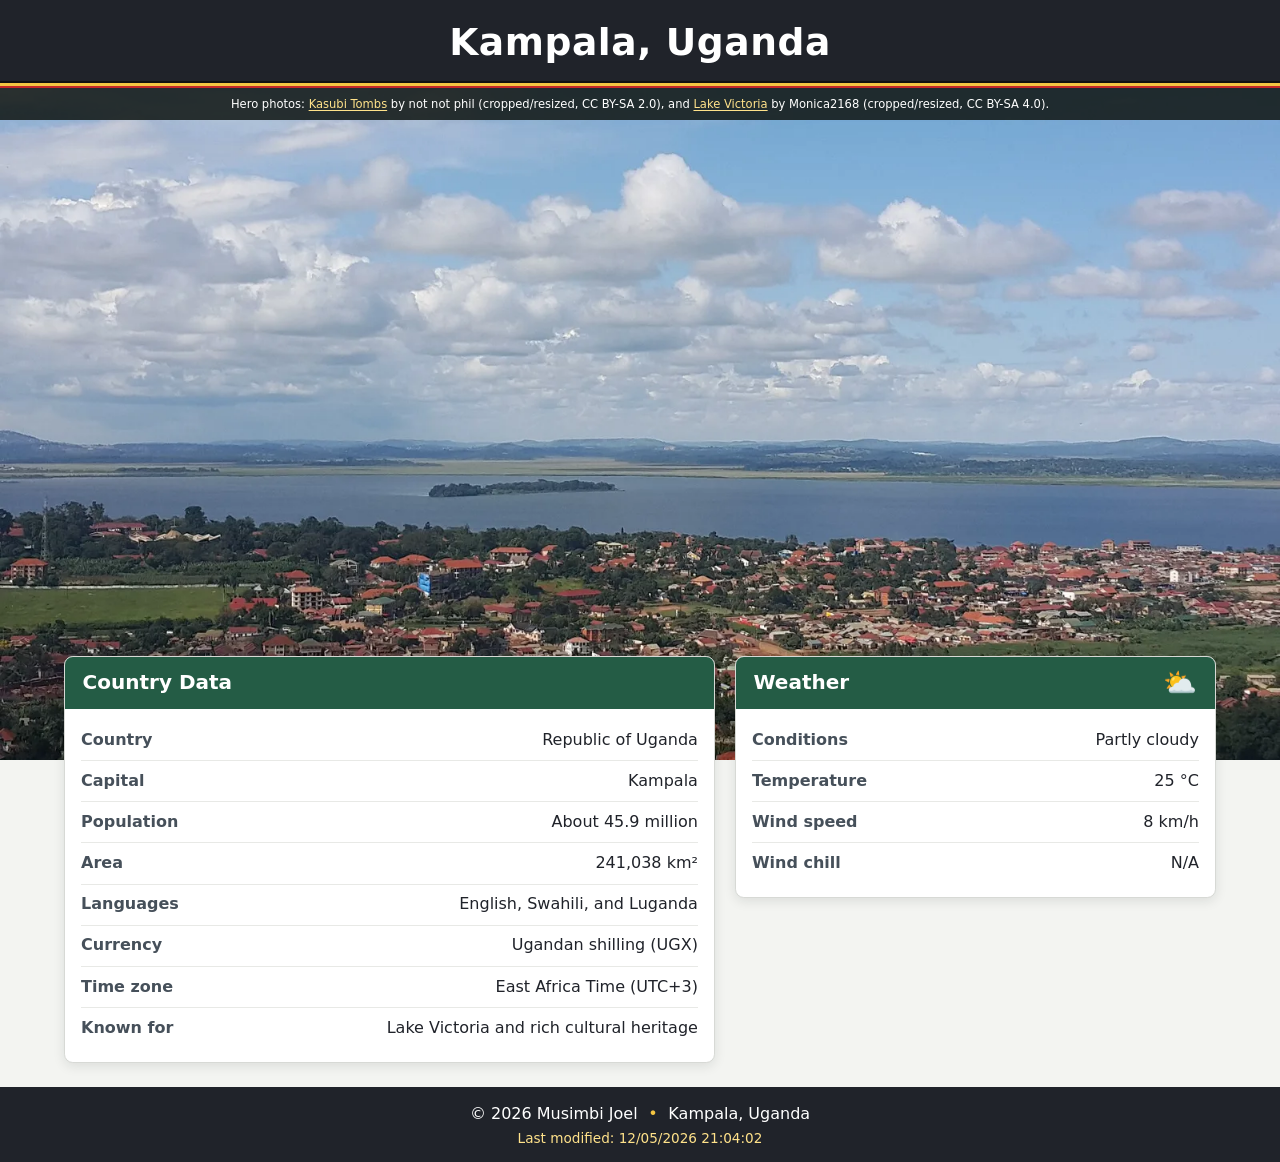
==== place.html @ dde64823 "Week3" ====
<!doctype html>
<html lang="en">
  <head>
    <meta charset="utf-8">
    <meta name="viewport" content="width=device-width, initial-scale=1">
    <meta name="description" content="Discover Kampala, Uganda: its culture, landmarks, and local weather.">
    <meta name="author" content="Musimbi Joel">
    <title>Kampala, Uganda | Musimbi Joel</title>
    <link rel="stylesheet" href="styles/place.css">
    <script src="scripts/place.js" defer></script>
  </head>
  <body>
    <header class="site-header">
      <h1>Kampala, Uganda</h1>
    </header>

    <main>
      <figure class="hero-photo">
        <picture>
          <source media="(max-width: 42rem)" srcset="images/kampala-mobile.webp" type="image/webp">
          <img src="images/kampala-wide.webp" alt="Scenery and cultural landmarks around Kampala, Uganda" width="1600" height="900" fetchpriority="high">
        </picture>
        <figcaption class="photo-credit">
          Hero photos:
          <a href="https://commons.wikimedia.org/wiki/File:Kampala_Kasubi_Tombs.jpg">Kasubi Tombs</a>
          by not not phil (cropped/resized, CC BY-SA 2.0), and
          <a href="https://commons.wikimedia.org/wiki/File:Lake_Victoria-_Kampala-Uganda_1.jpg">Lake Victoria</a>
          by Monica2168 (cropped/resized, CC BY-SA 4.0).
        </figcaption>
      </figure>

      <div class="info-grid">
        <section class="info-panel country-panel" aria-labelledby="country-heading">
          <h2 id="country-heading">Country Data</h2>
          <dl class="facts-list">
            <div><dt>Country</dt><dd>Republic of Uganda</dd></div>
            <div><dt>Capital</dt><dd>Kampala</dd></div>
            <div><dt>Population</dt><dd>About 45.9 million</dd></div>
            <div><dt>Area</dt><dd>241,038 km²</dd></div>
            <div><dt>Languages</dt><dd>English, Swahili, and Luganda</dd></div>
            <div><dt>Currency</dt><dd>Ugandan shilling (UGX)</dd></div>
            <div><dt>Time zone</dt><dd>East Africa Time (UTC+3)</dd></div>
            <div><dt>Known for</dt><dd>Lake Victoria and rich cultural heritage</dd></div>
          </dl>
        </section>

        <section class="info-panel weather-panel" aria-labelledby="weather-heading">
          <h2 id="weather-heading" class="weather-heading">Weather <img class="weather-icon" src="images/weather-partly-cloudy.svg" alt="" width="44" height="44"></h2>
          <dl class="facts-list">
            <div><dt>Conditions</dt><dd>Partly cloudy</dd></div>
            <div><dt>Temperature</dt><dd><span id="temperature">25</span> °C</dd></div>
            <div><dt>Wind speed</dt><dd><span id="windSpeed">8</span> km/h</dd></div>
            <div><dt>Wind chill</dt><dd id="windChill">N/A</dd></div>
          </dl>
        </section>
      </div>
    </main>

    <footer class="site-footer">
      <p>© <span id="currentyear"></span> Musimbi Joel <span class="footer-divider">•</span> Kampala, Uganda</p>
      <p id="lastModified"></p>
    </footer>
  </body>
</html>
---- styles/place.css ----
:root {
  color-scheme: light;
  --ink: #20232a;
  --muted: #46505a;
  --surface: #fff;
  --page: #f3f4f1;
  --gold: #f4c542;
  --red: #c62828;
  --green: #245c45;
  --line: #d7d9d5;
  font-family: system-ui, -apple-system, "Segoe UI", sans-serif;
}

* {
  box-sizing: border-box;
}

body {
  display: flex;
  min-height: 100vh;
  flex-direction: column;
  margin: 0;
  color: var(--ink);
  background: var(--page);
  font-size: 1rem;
  line-height: 1.55;
}

.site-header {
  position: relative;
  z-index: 1;
  padding: 0.9rem 1rem 1.05rem;
  color: #fff;
  background: #20232a;
  text-align: center;
}

.site-header::after {
  position: absolute;
  right: 0;
  bottom: 0;
  left: 0;
  height: 0.45rem;
  background: linear-gradient(
    to bottom,
    #111 0 33.3%,
    var(--gold) 33.3% 66.6%,
    var(--red) 66.6% 100%
  );
  content: "";
}

.site-header h1 {
  margin: 0;
  font-size: clamp(1.7rem, 5vw, 2.35rem);
  font-weight: 750;
  letter-spacing: 0.015em;
}

main {
  flex: 1;
}

.hero-photo {
  position: relative;
  margin: 0;
  background: #354d46;
}

.hero-photo picture,
.hero-photo img {
  display: block;
  width: 100%;
}

.hero-photo img {
  height: clamp(16rem, 55vh, 39rem);
  object-fit: cover;
  object-position: center 54%;
}

.photo-credit {
  padding: 0.45rem 0.75rem;
  color: #fff;
  background: rgb(20 27 25 / 88%);
  font-size: 0.72rem;
  line-height: 1.4;
  text-align: center;
}

.photo-credit a {
  color: #ffe28a;
  text-underline-offset: 0.15em;
}

.photo-credit a:hover,
.photo-credit a:focus-visible {
  color: #fff;
}

.photo-credit a:focus-visible {
  outline: 2px solid #fff;
  outline-offset: 2px;
}

.info-grid {
  display: grid;
  grid-template-columns: minmax(0, 1fr);
  gap: 1rem;
  width: min(100% - 2rem, 72rem);
  margin: 1rem auto 1.5rem;
}

.info-panel {
  overflow: hidden;
  border: 1px solid var(--line);
  border-radius: 0.55rem;
  background: var(--surface);
  box-shadow: 0 0.2rem 0.7rem rgb(20 30 25 / 10%);
}

.info-panel h2 {
  display: flex;
  min-height: 3.25rem;
  align-items: center;
  justify-content: center;
  gap: 0.55rem;
  margin: 0;
  padding: 0.65rem 1rem;
  color: #fff;
  background: var(--green);
  font-size: 1.25rem;
  line-height: 1.25;
}

.facts-list {
  margin: 0;
  padding: 0.7rem 1rem 0.85rem;
}

.facts-list div {
  display: grid;
  grid-template-columns: minmax(6.7rem, 0.85fr) minmax(0, 1.4fr);
  gap: 0.6rem;
  padding: 0.48rem 0;
  border-bottom: 1px solid #e8e9e6;
}

.facts-list div:last-child {
  border-bottom: 0;
}

.facts-list dt {
  color: var(--muted);
  font-weight: 650;
}

.facts-list dd {
  margin: 0;
  text-align: right;
}

.weather-icon {
  width: 2.25rem;
  height: 2.25rem;
}

.site-footer {
  padding: 0.85rem 1rem 0.7rem;
  color: #fff;
  background: #20232a;
  text-align: center;
}

.site-footer p {
  margin: 0.1rem 0;
}

.footer-divider {
  margin-inline: 0.35rem;
  color: var(--gold);
}

#lastModified {
  color: #ffe28a;
  font-size: 0.85rem;
}

@media (min-width: 42rem) {
  .site-header {
    padding-block: 0.8rem 1.05rem;
  }

  .hero-photo img {
    height: min(60vw, 42rem);
    min-height: 28rem;
    object-position: center 55%;
  }

  .photo-credit {
    position: absolute;
    right: 0;
    top: 0;
    left: 0;
    padding: 0.5rem 1rem;
  }

  .info-grid {
    grid-template-columns: minmax(0, 1.15fr) minmax(18rem, 0.85fr);
    gap: 1.25rem;
    margin-top: -6.5rem;
    position: relative;
    z-index: 1;
  }

  .info-panel {
    align-self: start;
  }

  .info-panel h2 {
    justify-content: space-between;
    padding-inline: 1.1rem;
  }

  .weather-heading::after {
    content: "⛅";
    font-size: 1.7rem;
    line-height: 1;
  }

  .weather-icon {
    display: none;
  }
}

@media (max-width: 22rem) {
  .facts-list {
    padding-inline: 0.7rem;
  }

  .facts-list div {
    grid-template-columns: minmax(5.5rem, 0.8fr) minmax(0, 1.2fr);
    gap: 0.35rem;
    font-size: 0.92rem;
  }
}

@media (prefers-reduced-motion: reduce) {
  *,
  *::before,
  *::after {
    scroll-behavior: auto !important;
    transition-duration: 0.01ms !important;
  }
}
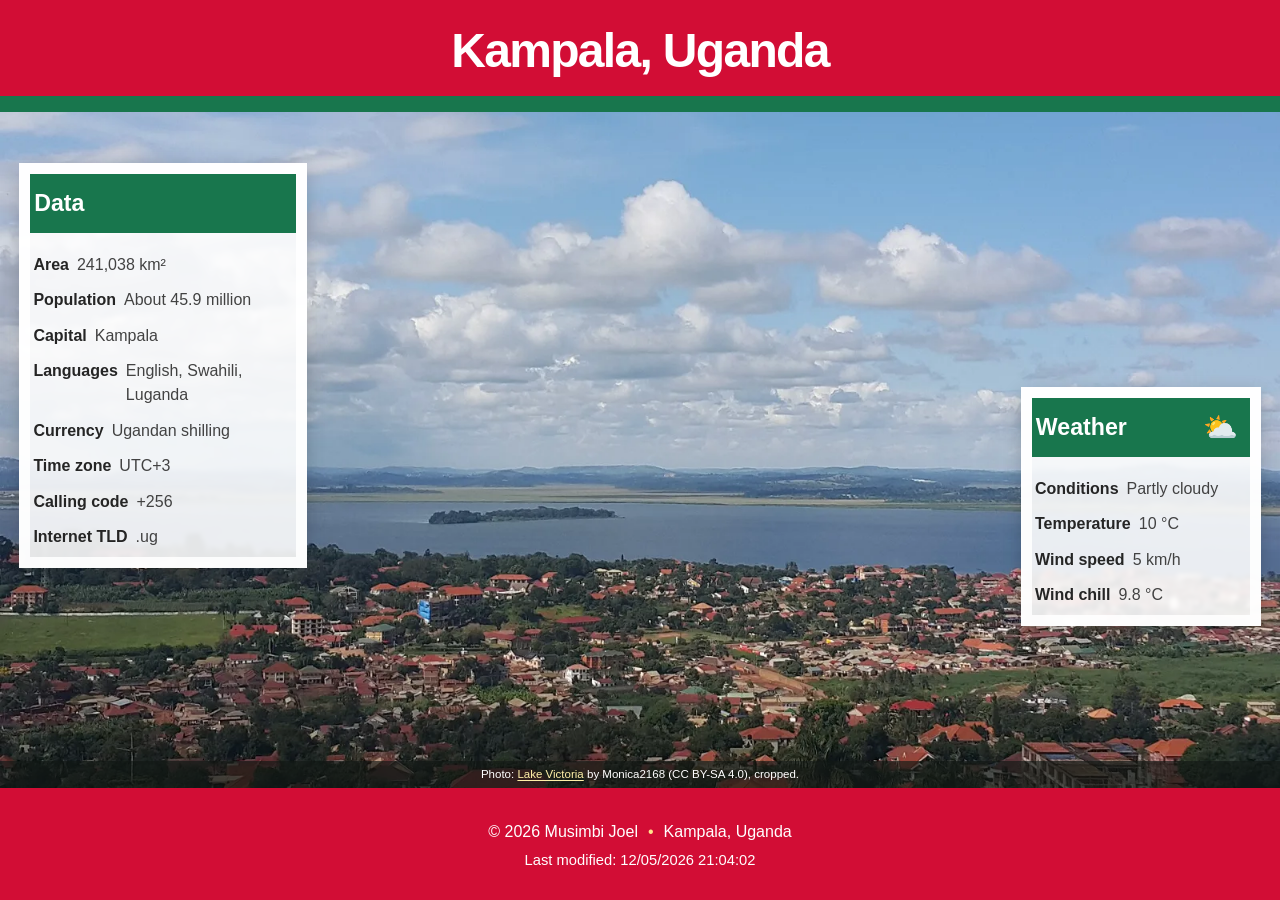
==== commit 339e2845: "Week3" ====
--- a/place.html
+++ b/place.html
@@ -21,26 +21,23 @@
           <img src="images/kampala-wide.webp" alt="Scenery and cultural landmarks around Kampala, Uganda" width="1600" height="900" fetchpriority="high">
         </picture>
         <figcaption class="photo-credit">
-          Hero photos:
-          <a href="https://commons.wikimedia.org/wiki/File:Kampala_Kasubi_Tombs.jpg">Kasubi Tombs</a>
-          by not not phil (cropped/resized, CC BY-SA 2.0), and
-          <a href="https://commons.wikimedia.org/wiki/File:Lake_Victoria-_Kampala-Uganda_1.jpg">Lake Victoria</a>
-          by Monica2168 (cropped/resized, CC BY-SA 4.0).
+          <span class="mobile-credit">Photo: <a href="https://commons.wikimedia.org/wiki/File:Kampala_Kasubi_Tombs.jpg">Kasubi Tombs</a> by not not phil (CC BY-SA 2.0), cropped.</span>
+          <span class="wide-credit">Photo: <a href="https://commons.wikimedia.org/wiki/File:Lake_Victoria-_Kampala-Uganda_1.jpg">Lake Victoria</a> by Monica2168 (CC BY-SA 4.0), cropped.</span>
         </figcaption>
       </figure>
 
       <div class="info-grid">
         <section class="info-panel country-panel" aria-labelledby="country-heading">
-          <h2 id="country-heading">Country Data</h2>
+          <h2 id="country-heading">Data</h2>
           <dl class="facts-list">
-            <div><dt>Country</dt><dd>Republic of Uganda</dd></div>
+            <div><dt>Area</dt><dd>241,038 km²</dd></div>
+            <div><dt>Population</dt><dd>About 45.9 million</dd></div>
             <div><dt>Capital</dt><dd>Kampala</dd></div>
-            <div><dt>Population</dt><dd>About 45.9 million</dd></div>
-            <div><dt>Area</dt><dd>241,038 km²</dd></div>
-            <div><dt>Languages</dt><dd>English, Swahili, and Luganda</dd></div>
-            <div><dt>Currency</dt><dd>Ugandan shilling (UGX)</dd></div>
-            <div><dt>Time zone</dt><dd>East Africa Time (UTC+3)</dd></div>
-            <div><dt>Known for</dt><dd>Lake Victoria and rich cultural heritage</dd></div>
+            <div><dt>Languages</dt><dd>English, Swahili, Luganda</dd></div>
+            <div><dt>Currency</dt><dd>Ugandan shilling</dd></div>
+            <div><dt>Time zone</dt><dd>UTC+3</dd></div>
+            <div><dt>Calling code</dt><dd>+256</dd></div>
+            <div><dt>Internet TLD</dt><dd>.ug</dd></div>
           </dl>
         </section>
 
--- a/styles/place.css
+++ b/styles/place.css
@@ -1,14 +1,11 @@
 :root {
   color-scheme: light;
-  --ink: #20232a;
-  --muted: #46505a;
-  --surface: #fff;
-  --page: #f3f4f1;
-  --gold: #f4c542;
-  --red: #c62828;
-  --green: #245c45;
-  --line: #d7d9d5;
-  font-family: system-ui, -apple-system, "Segoe UI", sans-serif;
+  --ink: #252525;
+  --muted: #424242;
+  --red: #d20d35;
+  --green: #18764d;
+  --paper: rgb(255 255 255 / 88%);
+  font-family: Arial, Helvetica, sans-serif;
 }
 
 * {
@@ -21,17 +18,20 @@
   flex-direction: column;
   margin: 0;
   color: var(--ink);
-  background: var(--page);
+  background: #f4f3ef;
   font-size: 1rem;
-  line-height: 1.55;
+  line-height: 1.5;
 }
 
 .site-header {
   position: relative;
   z-index: 1;
-  padding: 0.9rem 1rem 1.05rem;
-  color: #fff;
-  background: #20232a;
+  display: grid;
+  min-height: 7rem;
+  place-items: center;
+  padding: 0.75rem 1rem 1rem;
+  color: #fff;
+  background: var(--red);
   text-align: center;
 }
 
@@ -40,56 +40,58 @@
   right: 0;
   bottom: 0;
   left: 0;
-  height: 0.45rem;
-  background: linear-gradient(
-    to bottom,
-    #111 0 33.3%,
-    var(--gold) 33.3% 66.6%,
-    var(--red) 66.6% 100%
-  );
+  height: 1rem;
+  background: var(--green);
   content: "";
 }
 
 .site-header h1 {
-  margin: 0;
-  font-size: clamp(1.7rem, 5vw, 2.35rem);
-  font-weight: 750;
-  letter-spacing: 0.015em;
+  margin: 0 0 0.4rem;
+  font-size: clamp(2rem, 5vw, 3rem);
+  font-weight: 700;
+  letter-spacing: -0.035em;
 }
 
 main {
+  position: relative;
   flex: 1;
 }
 
 .hero-photo {
   position: relative;
+  height: clamp(30rem, calc(100vh - 14rem), 45rem);
   margin: 0;
-  background: #354d46;
+  overflow: hidden;
+  background: #455f59;
 }
 
 .hero-photo picture,
 .hero-photo img {
   display: block;
   width: 100%;
+  height: 100%;
 }
 
 .hero-photo img {
-  height: clamp(16rem, 55vh, 39rem);
   object-fit: cover;
   object-position: center 54%;
 }
 
 .photo-credit {
-  padding: 0.45rem 0.75rem;
-  color: #fff;
-  background: rgb(20 27 25 / 88%);
+  position: absolute;
+  right: 0;
+  bottom: 0;
+  left: 0;
+  padding: 0.35rem 1rem;
+  color: #fff;
+  background: rgb(18 24 20 / 65%);
   font-size: 0.72rem;
   line-height: 1.4;
   text-align: center;
 }
 
 .photo-credit a {
-  color: #ffe28a;
+  color: #fff0a8;
   text-underline-offset: 0.15em;
 }
 
@@ -103,128 +105,206 @@
   outline-offset: 2px;
 }
 
+.mobile-credit {
+  display: none;
+}
+
+.wide-credit {
+  display: inline;
+}
+
 .info-grid {
-  display: grid;
-  grid-template-columns: minmax(0, 1fr);
+  position: absolute;
+  inset: 0;
+  display: flex;
+  align-items: flex-start;
+  justify-content: space-between;
   gap: 1rem;
-  width: min(100% - 2rem, 72rem);
-  margin: 1rem auto 1.5rem;
+  padding: 3.2rem 1.5%;
+  pointer-events: none;
 }
 
 .info-panel {
+  width: min(27%, 18rem);
   overflow: hidden;
-  border: 1px solid var(--line);
-  border-radius: 0.55rem;
-  background: var(--surface);
-  box-shadow: 0 0.2rem 0.7rem rgb(20 30 25 / 10%);
+  border: 0.7rem solid var(--paper);
+  background: var(--paper);
+  box-shadow: 0 0.3rem 1.1rem rgb(0 0 0 / 18%);
+  backdrop-filter: blur(2px);
+  pointer-events: auto;
+}
+
+.country-panel {
+  margin-top: 0;
+}
+
+.weather-panel {
+  width: min(22%, 15rem);
+  margin-top: 14rem;
 }
 
 .info-panel h2 {
   display: flex;
-  min-height: 3.25rem;
+  min-height: 3.7rem;
   align-items: center;
-  justify-content: center;
-  gap: 0.55rem;
-  margin: 0;
+  justify-content: space-between;
+  gap: 0.5rem;
+  margin: 0 -0.25rem 0.85rem -0.75rem;
   padding: 0.65rem 1rem;
   color: #fff;
   background: var(--green);
-  font-size: 1.25rem;
-  line-height: 1.25;
+  font-size: 1.45rem;
+  line-height: 1.2;
 }
 
 .facts-list {
   margin: 0;
-  padding: 0.7rem 1rem 0.85rem;
+  padding: 0 0.2rem 0.1rem;
 }
 
 .facts-list div {
   display: grid;
-  grid-template-columns: minmax(6.7rem, 0.85fr) minmax(0, 1.4fr);
-  gap: 0.6rem;
-  padding: 0.48rem 0;
-  border-bottom: 1px solid #e8e9e6;
-}
-
-.facts-list div:last-child {
-  border-bottom: 0;
+  grid-template-columns: auto minmax(0, 1fr);
+  gap: 0.5rem;
+  padding: 0.36rem 0;
+  font-size: clamp(0.85rem, 1.3vw, 1rem);
 }
 
 .facts-list dt {
-  color: var(--muted);
-  font-weight: 650;
+  font-weight: 600;
+  text-align: right;
 }
 
 .facts-list dd {
   margin: 0;
-  text-align: right;
+  color: var(--muted);
 }
 
 .weather-icon {
+  flex: 0 0 auto;
   width: 2.25rem;
   height: 2.25rem;
 }
 
 .site-footer {
-  padding: 0.85rem 1rem 0.7rem;
-  color: #fff;
-  background: #20232a;
+  position: relative;
+  z-index: 1;
+  display: flex;
+  min-height: 7rem;
+  flex-direction: column;
+  justify-content: center;
+  padding: 1.35rem 1rem 1.15rem;
+  color: #fff;
+  background: var(--red);
   text-align: center;
 }
 
 .site-footer p {
-  margin: 0.1rem 0;
+  margin: 0.15rem 0;
 }
 
 .footer-divider {
   margin-inline: 0.35rem;
-  color: var(--gold);
+  color: #ffe48c;
 }
 
 #lastModified {
-  color: #ffe28a;
-  font-size: 0.85rem;
-}
-
-@media (min-width: 42rem) {
+  color: #fff;
+  font-size: 0.92rem;
+}
+
+@media (max-width: 48rem) {
   .site-header {
-    padding-block: 0.8rem 1.05rem;
+    min-height: 5.2rem;
+    padding-block: 0.55rem 0.8rem;
+  }
+
+  .site-header::after {
+    height: 0.65rem;
+  }
+
+  .site-header h1 {
+    margin-bottom: 0.25rem;
+  }
+
+  .hero-photo {
+    height: clamp(16rem, 62vw, 25rem);
   }
 
   .hero-photo img {
-    height: min(60vw, 42rem);
-    min-height: 28rem;
-    object-position: center 55%;
+    object-position: center 50%;
   }
 
   .photo-credit {
-    position: absolute;
-    right: 0;
-    top: 0;
-    left: 0;
-    padding: 0.5rem 1rem;
+    padding: 0.3rem 0.55rem;
+    font-size: 0.65rem;
+  }
+
+  .mobile-credit {
+    display: inline;
+  }
+
+  .wide-credit {
+    display: none;
   }
 
   .info-grid {
-    grid-template-columns: minmax(0, 1.15fr) minmax(18rem, 0.85fr);
-    gap: 1.25rem;
-    margin-top: -6.5rem;
     position: relative;
-    z-index: 1;
-  }
-
-  .info-panel {
-    align-self: start;
+    inset: auto;
+    display: grid;
+    grid-template-columns: minmax(0, 1fr);
+    gap: 0.9rem;
+    width: min(100% - 1.25rem, 32rem);
+    margin: -1rem auto 1.25rem;
+    padding: 0;
+  }
+
+  .info-panel,
+  .weather-panel {
+    width: 100%;
+    margin: 0;
+    border-width: 0.55rem;
   }
 
   .info-panel h2 {
-    justify-content: space-between;
-    padding-inline: 1.1rem;
+    min-height: 3.25rem;
+    margin-bottom: 0.5rem;
+    font-size: 1.25rem;
+  }
+
+  .facts-list {
+    padding: 0 0.55rem 0.25rem;
+  }
+
+  .facts-list div {
+    grid-template-columns: minmax(7.5rem, 0.8fr) minmax(0, 1fr);
+    gap: 0.65rem;
+    padding: 0.32rem 0;
+    font-size: 0.95rem;
+  }
+
+  .facts-list dt {
+    text-align: left;
+  }
+
+  .facts-list dd {
+    text-align: right;
   }
 
   .weather-heading::after {
-    content: "⛅";
-    font-size: 1.7rem;
+    content: none;
+  }
+
+  .site-footer {
+    min-height: 5.5rem;
+    padding-block: 0.85rem;
+  }
+}
+
+@media (min-width: 48.01rem) {
+  .weather-heading::after {
+    content: "\26c5";
+    font-size: 1.75rem;
     line-height: 1;
   }
 
@@ -235,13 +315,13 @@
 
 @media (max-width: 22rem) {
   .facts-list {
-    padding-inline: 0.7rem;
+    padding-inline: 0.2rem;
   }
 
   .facts-list div {
-    grid-template-columns: minmax(5.5rem, 0.8fr) minmax(0, 1.2fr);
-    gap: 0.35rem;
-    font-size: 0.92rem;
+    grid-template-columns: minmax(6.6rem, 0.8fr) minmax(0, 1fr);
+    gap: 0.4rem;
+    font-size: 0.88rem;
   }
 }
 
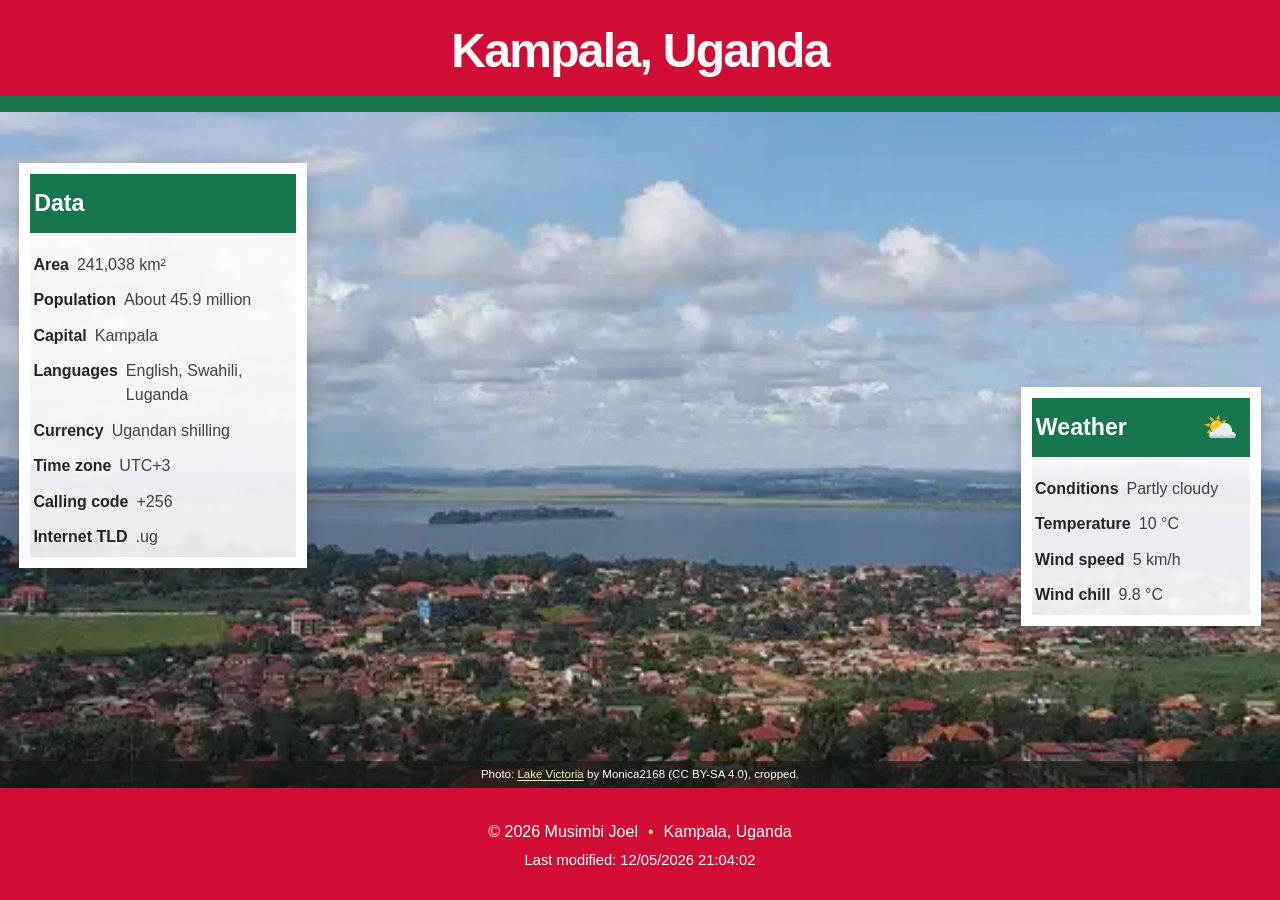
==== commit 1324f5f0: "week3" ====
--- a/place.html
+++ b/place.html
@@ -18,7 +18,7 @@
       <figure class="hero-photo">
         <picture>
           <source media="(max-width: 42rem)" srcset="images/kampala-mobile.webp" type="image/webp">
-          <img src="images/kampala-wide.webp" alt="Scenery and cultural landmarks around Kampala, Uganda" width="1600" height="900" fetchpriority="high">
+          <img src="images//kampala-wide.webp" alt="Scenery and cultural landmarks around Kampala, Uganda" width="1600" height="900" fetchpriority="high">
         </picture>
         <figcaption class="photo-credit">
           <span class="mobile-credit">Photo: <a href="https://commons.wikimedia.org/wiki/File:Kampala_Kasubi_Tombs.jpg">Kasubi Tombs</a> by not not phil (CC BY-SA 2.0), cropped.</span>
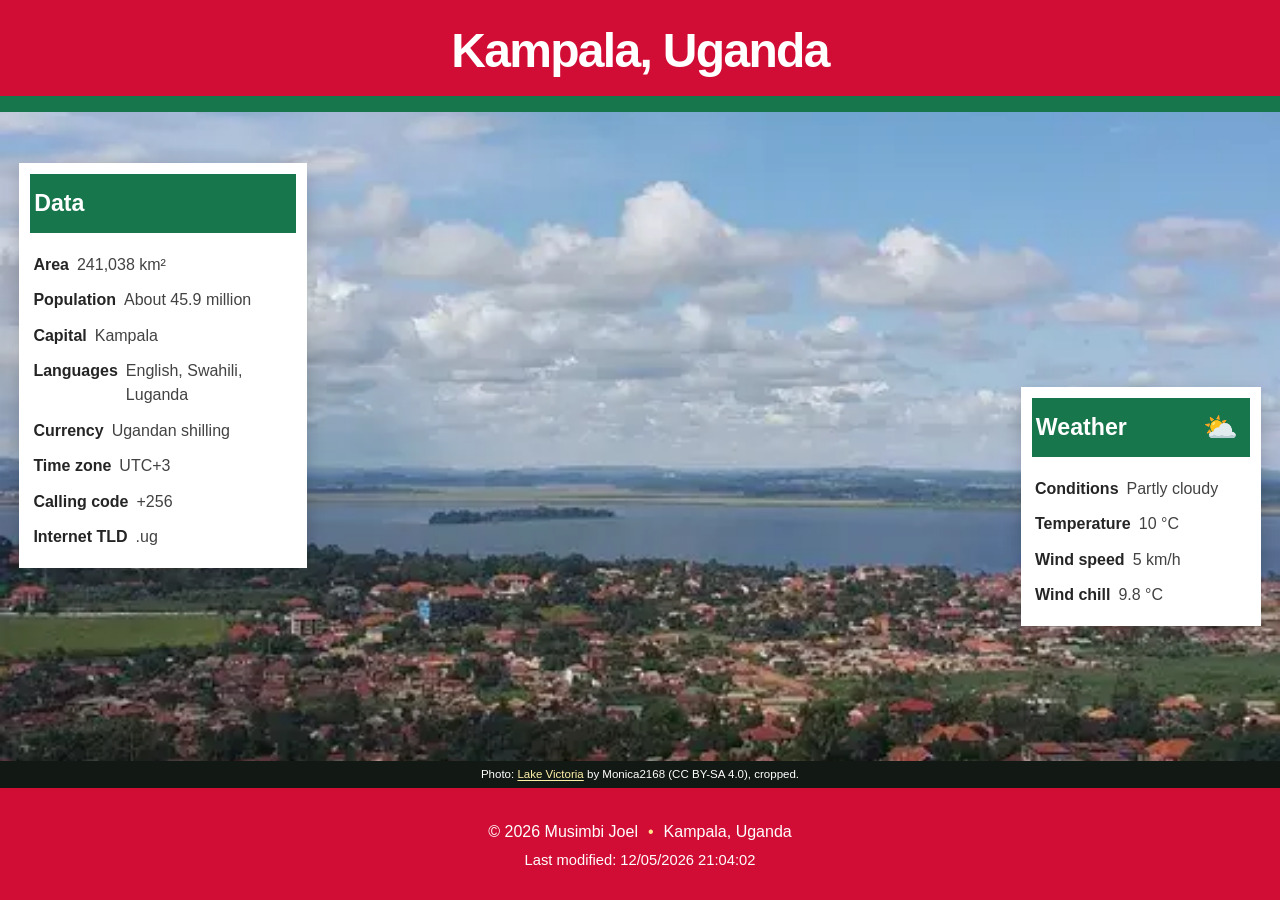
==== commit 22483b06: "week3" ====
--- a/place.html
+++ b/place.html
@@ -18,7 +18,7 @@
       <figure class="hero-photo">
         <picture>
           <source media="(max-width: 42rem)" srcset="images/kampala-mobile.webp" type="image/webp">
-          <img src="images//kampala-wide.webp" alt="Scenery and cultural landmarks around Kampala, Uganda" width="1600" height="900" fetchpriority="high">
+          <img src="images/kampala-wide.webp" alt="Scenery and cultural landmarks around Kampala, Uganda" width="1600" height="900" fetchpriority="high">
         </picture>
         <figcaption class="photo-credit">
           <span class="mobile-credit">Photo: <a href="https://commons.wikimedia.org/wiki/File:Kampala_Kasubi_Tombs.jpg">Kasubi Tombs</a> by not not phil (CC BY-SA 2.0), cropped.</span>
--- a/styles/place.css
+++ b/styles/place.css
@@ -4,7 +4,7 @@
   --muted: #424242;
   --red: #d20d35;
   --green: #18764d;
-  --paper: rgb(255 255 255 / 88%);
+  --paper: #fff;
   font-family: Arial, Helvetica, sans-serif;
 }
 
@@ -84,7 +84,7 @@
   left: 0;
   padding: 0.35rem 1rem;
   color: #fff;
-  background: rgb(18 24 20 / 65%);
+  background: #121814;
   font-size: 0.72rem;
   line-height: 1.4;
   text-align: center;
